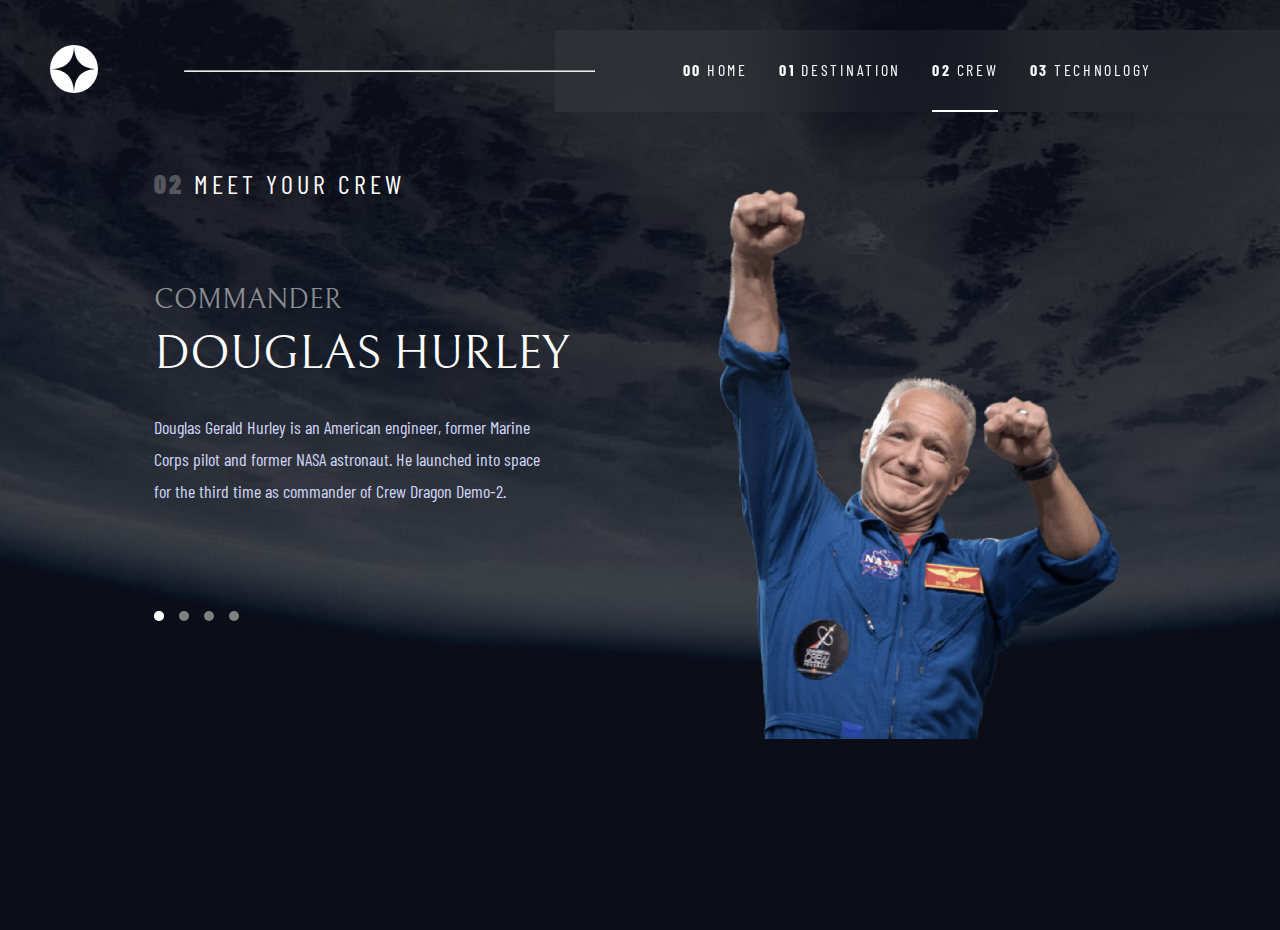
==== Proiect-main/crew-commander.html @ 404233ff "Project main" ====
<!DOCTYPE html>
<html lang="en">
<head>
  <meta charset="UTF-8">
  <meta name="viewport" content="width=device-width, initial-scale=1.0">

  <link rel="preconnect" href="https://fonts.googleapis.com">
  <link rel="preconnect" href="https://fonts.gstatic.com" crossorigin>
  <link href="https://fonts.googleapis.com/css2?family=Barlow+Condensed:wght@300&family=Bellefair&display=swap" rel="stylesheet">

  <link rel="icon" type="image/png" sizes="32x32" href="./assets/favicon-32x32.png">
  <link rel="stylesheet" href="navbar.css">
  <link rel="stylesheet" href="crew.css">

  <title>Frontend Mentor | Space tourism website</title>
</head>
<body>

  <div class="navbar-container">
    <div class="logo">
      <svg xmlns="http://www.w3.org/2000/svg" width="48" height="48"><g fill="none" fill-rule="evenodd"><circle cx="24" cy="24" r="24" fill="#FFF"/><path fill="#0B0D17" d="M24 0c0 16-8 24-24 24 15.718.114 23.718 8.114 24 24 0-16 8-24 24-24-16 0-24-8-24-24z"/></g></svg>
    </div>
    <div class="hr"><hr></div>
    <div class="navbar">
      <a href="index.html"><span>00</span>Home</a>
      <a href="destination-moon.html"><span>01</span>Destination</a>
      <a href="crew-commander.html" class="active"><span>02</span>Crew</a>
      <a href="technology-vehicle.html"><span>03</span>Technology</a>
    </div>
  </div> 

  <div class="main-crew">
    <div class="left-column-crew">
      <div class="title-crew">
        <span><b>02</b></span><h2>Meet your crew</h1>
      </div>
      <p class="subtitle">Commander</p>
      <h1>Douglas Hurley</h1>
      <p class="crew-description">
        Douglas Gerald Hurley is an American engineer, former Marine Corps pilot 
        and former NASA astronaut. He launched into space for the third time as 
        commander of Crew Dragon Demo-2.</p>
      <nav class="dots-navbar">
          <ul>
              <li><a href="crew-commander.html" class="active">test</a></li>
              <li><a href="crew-specialist.html" >test</a></li>
              <li><a href="crew-pilot.html">test</a></li>
              <li><a href="crew-engineer.html">test</a></li>
          </ul>
      </nav>
        
    </div> 
    <div class="right-column-crew">
      <img src="assets/crew/image-douglas-hurley.png" alt="">
    </div>
  </div>
 
</body>
</html>
---- Proiect-main/navbar.css ----
*{
    box-sizing: border-box;
    margin: 0;
    padding: 0;
}
.navbar-container{
    margin-top: 30px;
    display: flex;
    justify-content: space-between;
    align-items: center;
}
.logo{
    width: 8%;
    margin-left: 50px;
}
.hr{
    display: block;
    width: 35%;
    overflow: visible;
    z-index: 2;
}
.hr hr{
    width: 100%;
    margin-left: 40px;
}
.navbar{
    width: 60%;
    background: rgba(255, 255, 255, 0.04);
    backdrop-filter: blur(40.774227142333984px);
    display: flex;
    justify-content: space-between;
    padding: 0 10% 0 10%;
}
.navbar a{
    color: #FFF;
    font-family: 'Barlow Condensed', sans-serif;
    font-size: 16px;
    font-weight: 400;
    letter-spacing: 2.7px;
    line-height: 80px;
    text-decoration: none;
    text-transform: uppercase;
    
}
.navbar span{
    color: #FFF;
    font-family: 'Barlow Condensed', sans-serif;
    font-size: 16px;
    font-weight: 700;
    letter-spacing: 2.7px;
    margin-right: 5px;
}
.navbar a.active{
    border-bottom: 2px solid white;
}
.navbar a:hover{
    border-bottom: 2px solid white;
}


/* style for tablet */
@media (max-width: 740px) {
    .navbar-container{
        margin-top: 0px;
    }
    .logo{
        margin-top: 10px;
        margin-left: 30px;
    }
    .hr{
        display: none;
    }
    .navbar{
        width: 65%;
    }
    .navbar span{
        display: none;
    }
    .navbar a{
        letter-spacing: 0;
    }
}
---- Proiect-main/crew.css ----
body{
    background-image: url('assets/crew/background-crew-desktop.jpg');
    background-position: top;
    background-repeat: no-repeat;
    background-size: cover;
    height: 100vh;
}
.main-crew{
    display: flex;
    color: white;
}
.left-column-crew{
    flex: 1;
    padding-left: 12%;
}
.title-crew{
    margin-top: 10%;
    margin-bottom: 15%;
}
.title-crew span{
    color: #FFF;
    font-family: 'Barlow Condensed', sans-serif;
    font-size: 26px;
    font-weight: 700;
    letter-spacing: 3px;
    opacity: 0.25;
}
.title-crew h2{
    display: inline;
    margin-left: 10px;
    color: #FFF;
    font-family: 'Barlow Condensed', sans-serif;
    font-size: 26px;
    font-weight: 400;
    letter-spacing: 4px;
    text-transform: uppercase;
}
.subtitle{
    color: #FFF;
    font-family: 'Bellefair', serif;
    font-size: 28px;
    font-weight: 400;
    text-transform: uppercase;
    opacity: 0.5042;
}
.left-column-crew h1{
    color: #FFF;
    font-family: 'Bellefair', serif;
    font-size: 48px;
    font-weight: 400;
    text-transform: uppercase;
    margin: 10px 0 30px 0;
}
.crew-description{
    width: 400px;
    color: #D0D6F9;
    font-family: 'Barlow Condensed', sans-serif;
    font-size: 18px;
    font-weight: 400;
    line-height: 32px;
}

/* --------------- */

.dots-navbar{
    margin-top: 15%;
}
.dots-navbar li{
    list-style: none;
    margin-right: 15px;
}
ul{
    display: flex;
}
.dots-navbar a {
    display: block;
    border-radius: 50%;
    width: 10px;
    height: 10px;
    background-color: gray;
    margin: 20px 0;
    text-indent: -999px;
    overflow: hidden;
    position: relative;
  }

 
.dots-navbar a::after {
    content:"";
    background-color: white;
    position: absolute;
    bottom: 0;
    height: 0;
    left: 0;
    right: 0;
    width: 100%;
    transition: height 0.3s ease;
  }

.dots-navbar a:hover::after,
.dots-navbar a.active::after {
   height: 100%;
}
/* Incerca sa faci cu div-uri rotunde */
/* --------------- */

.right-column-crew{
    flex: 1;
    margin-top: 6%;
}

.right-column-crew img{
    height: 550px;
    flex-shrink: 0;
}

@media (max-width: 740px) {
    body{
        background-image: url('assets/crew/background-crew-tablet.jpg');
    }
    .main-crew{
        flex-direction: column;
    }
    .left-column-crew{
        padding-left: 0;
    }
    .title-crew{
        margin: 5%;
    }
    .title-crew span,
    .title-crew h2{
        font-size: 22px;
        letter-spacing: 3.3px;
    }
    .subtitle{
        font-size: 24px;
        text-align: center;
    }
    .left-column-crew h1{
        font-size: 40px;
        text-align: center;
    }
    .crew-description{
        width: 458px;
        margin: auto;
        font-size: 16px;
        line-height: 28px;
        text-align: center;
    }
    .dots-navbar{
        margin-top: 10px;
        display: flex;
        justify-content: center;
    }
    .right-column-crew{
        padding: 0;
        text-align: center;
    }
    .right-column-crew img{
        height: 450px;
    }
    
}
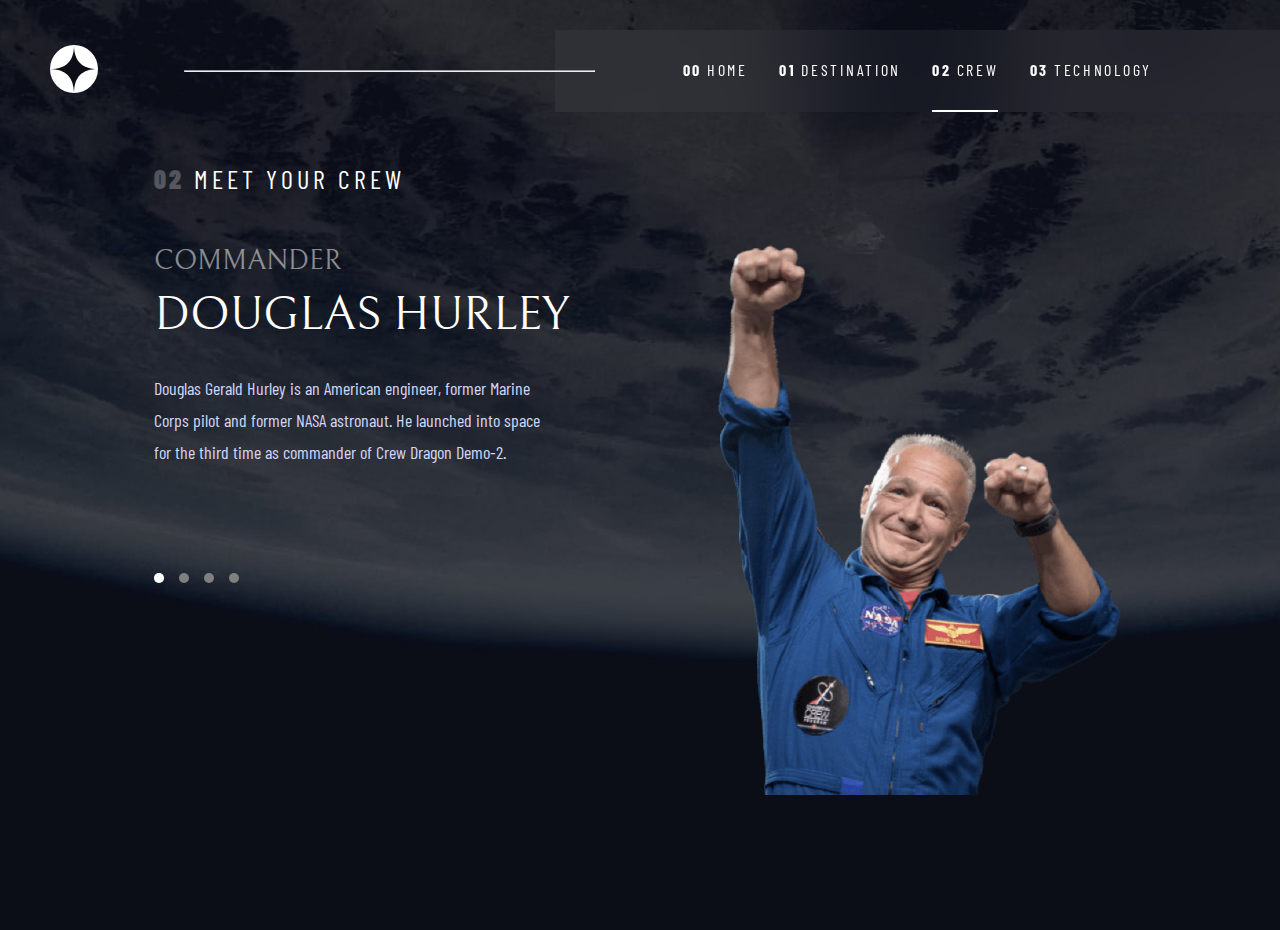
==== commit 41df3621: "Finish" ====
--- a/Proiect-main/crew-commander.html
+++ b/Proiect-main/crew-commander.html
@@ -27,19 +27,28 @@
       <a href="crew-commander.html" class="active"><span>02</span>Crew</a>
       <a href="technology-vehicle.html"><span>03</span>Technology</a>
     </div>
+    <div class="burger-meniu">
+      <div class="linie"></div>
+      <div class="linie"></div>
+      <div class="linie"></div>
+    </div>
   </div> 
 
+  <div class="title-crew">
+    <span><b>02</b></span><h1>Meet your crew</h1>
+  </div>
+
   <div class="main-crew">
-    <div class="left-column-crew">
-      <div class="title-crew">
-        <span><b>02</b></span><h2>Meet your crew</h1>
-      </div>
+   <div class="left-column-crew">
+    <div class="first-child">
       <p class="subtitle">Commander</p>
       <h1>Douglas Hurley</h1>
       <p class="crew-description">
         Douglas Gerald Hurley is an American engineer, former Marine Corps pilot 
         and former NASA astronaut. He launched into space for the third time as 
         commander of Crew Dragon Demo-2.</p>
+    </div>
+    <div class="second-child">
       <nav class="dots-navbar">
           <ul>
               <li><a href="crew-commander.html" class="active">test</a></li>
@@ -48,7 +57,7 @@
               <li><a href="crew-engineer.html">test</a></li>
           </ul>
       </nav>
-        
+    </div>
     </div> 
     <div class="right-column-crew">
       <img src="assets/crew/image-douglas-hurley.png" alt="">
--- a/Proiect-main/navbar.css
+++ b/Proiect-main/navbar.css
@@ -2,6 +2,9 @@
     box-sizing: border-box;
     margin: 0;
     padding: 0;
+}
+.burger-meniu{
+    display: none;
 }
 .navbar-container{
     margin-top: 30px;
@@ -59,16 +62,19 @@
 
 
 /* style for tablet */
-@media (max-width: 740px) {
+@media (max-width: 767px) {
+    .burger-meniu{
+        display: none;
+    }
+    .hr{
+        display: none;
+    }
     .navbar-container{
         margin-top: 0px;
     }
     .logo{
         margin-top: 10px;
         margin-left: 30px;
-    }
-    .hr{
-        display: none;
     }
     .navbar{
         width: 65%;
@@ -79,4 +85,28 @@
     .navbar a{
         letter-spacing: 0;
     }
+}
+
+/* style for mobile */
+@media screen and (max-width: 375px){
+    .logo{
+        width: 50%;
+        margin: 30px 0 0 30px;
+    }
+    .hr{
+        display: none;
+    }
+    .navbar{
+        display: none;
+    }
+    .burger-meniu{
+        display: block;
+        margin: 10px 25px 0 0;
+    }
+    .linie{
+        height: 3px;
+        width: 30px;
+        background-color: #fff;
+        margin-top: 5px;
+    }
 }--- a/Proiect-main/crew.css
+++ b/Proiect-main/crew.css
@@ -14,8 +14,8 @@
     padding-left: 12%;
 }
 .title-crew{
-    margin-top: 10%;
-    margin-bottom: 15%;
+    margin: 4% 12%;
+    
 }
 .title-crew span{
     color: #FFF;
@@ -25,7 +25,7 @@
     letter-spacing: 3px;
     opacity: 0.25;
 }
-.title-crew h2{
+.title-crew h1{
     display: inline;
     margin-left: 10px;
     color: #FFF;
@@ -101,12 +101,11 @@
 .dots-navbar a.active::after {
    height: 100%;
 }
-/* Incerca sa faci cu div-uri rotunde */
+
 /* --------------- */
 
 .right-column-crew{
     flex: 1;
-    margin-top: 6%;
 }
 
 .right-column-crew img{
@@ -114,7 +113,8 @@
     flex-shrink: 0;
 }
 
-@media (max-width: 740px) {
+/* style for tablet */
+@media (max-width: 767px) {
     body{
         background-image: url('assets/crew/background-crew-tablet.jpg');
     }
@@ -127,8 +127,11 @@
     .title-crew{
         margin: 5%;
     }
-    .title-crew span,
-    .title-crew h2{
+    .title-crew span{
+        font-size: 24px;
+        font-weight: 700; 
+    }
+    .title-crew h1{
         font-size: 22px;
         letter-spacing: 3.3px;
     }
@@ -160,4 +163,42 @@
         height: 450px;
     }
     
+}
+
+/* style for mobile */
+@media screen and (max-width: 375px){
+    body{
+        background-image: url('assets/crew/background-crew-mobile.jpg');
+    }
+    .title-crew{
+        text-align: center;
+    }
+    .main-crew{
+        flex-direction: column-reverse;
+    }
+    .right-column-crew{
+        border-bottom: 2px solid #383B4B;
+        width: 90%;
+        margin: auto;
+        padding: 0;
+    }
+    .right-column-crew img{
+        height: 250px;
+        margin-bottom: -3px;
+    }
+    .left-column-crew{
+        display: flex;
+        flex-direction: column-reverse;
+    }
+    .subtitle{
+        font-size: 20px;
+    }
+    .left-column-crew h1{
+        font-size: 30px;
+    }
+    .crew-description{
+        width: 300px;
+        font-size: 15px;
+        margin-bottom: 30px;
+    }
 }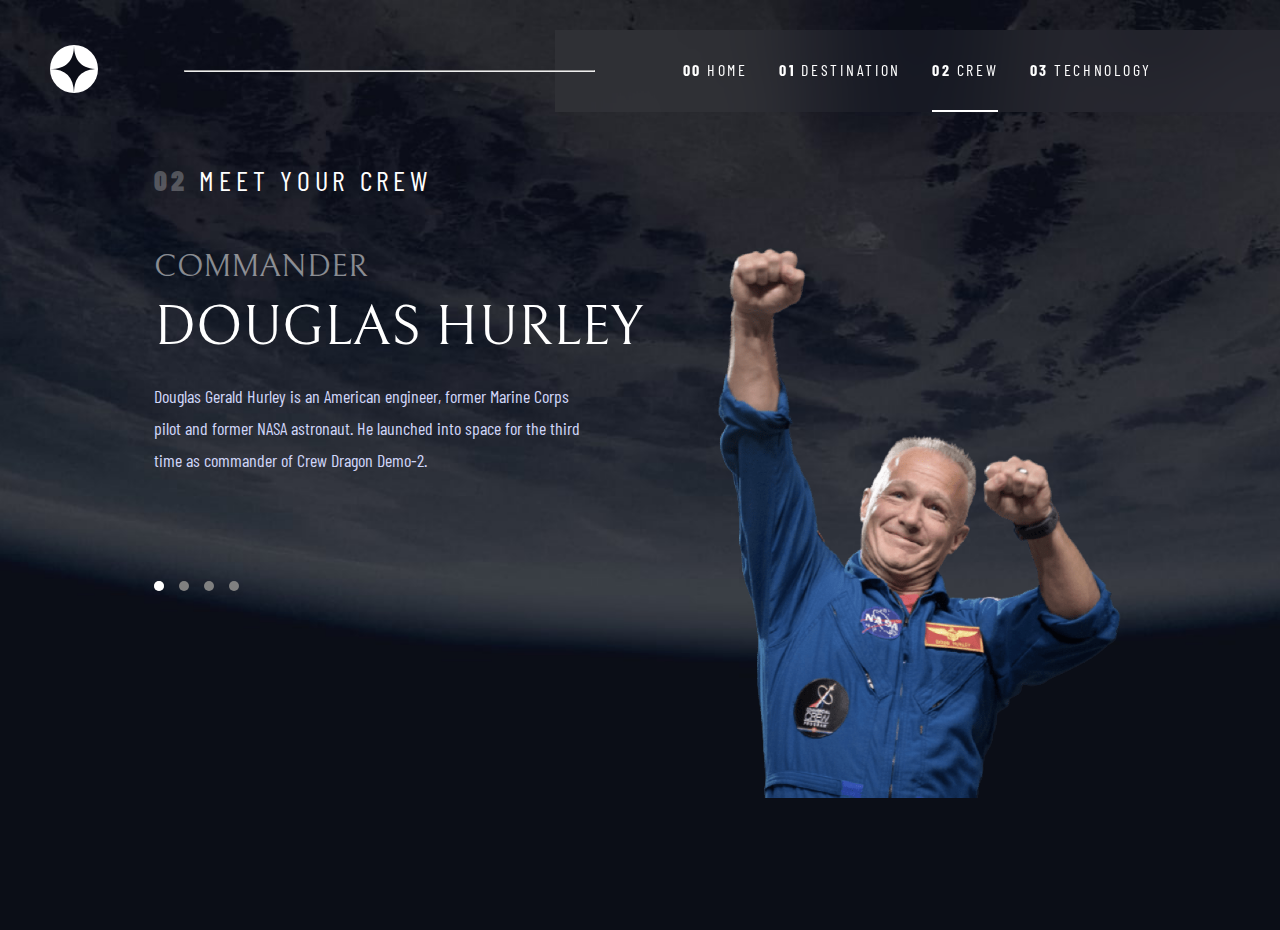
==== commit 183cf275: "Done" ====
--- a/Proiect-main/crew-commander.html
+++ b/Proiect-main/crew-commander.html
@@ -9,7 +9,6 @@
   <link href="https://fonts.googleapis.com/css2?family=Barlow+Condensed:wght@300&family=Bellefair&display=swap" rel="stylesheet">
 
   <link rel="icon" type="image/png" sizes="32x32" href="./assets/favicon-32x32.png">
-  <link rel="stylesheet" href="navbar.css">
   <link rel="stylesheet" href="crew.css">
 
   <title>Frontend Mentor | Space tourism website</title>
@@ -35,15 +34,16 @@
   </div> 
 
   <div class="title-crew">
-    <span><b>02</b></span><h1>Meet your crew</h1>
+    <span class="page-number">02</span>
+    <h2 class="page-title">Meet your crew</h2>
   </div>
 
   <div class="main-crew">
    <div class="left-column-crew">
     <div class="first-child">
-      <p class="subtitle">Commander</p>
-      <h1>Douglas Hurley</h1>
-      <p class="crew-description">
+      <p class="role">Commander</p>
+      <h1 class="name">Douglas Hurley</h1>
+      <p class="description">
         Douglas Gerald Hurley is an American engineer, former Marine Corps pilot 
         and former NASA astronaut. He launched into space for the third time as 
         commander of Crew Dragon Demo-2.</p>
--- a/Proiect-main/crew.css
+++ b/Proiect-main/crew.css
@@ -1,3 +1,5 @@
+@import url(globals.css);
+
 body{
     background-image: url('assets/crew/background-crew-desktop.jpg');
     background-position: top;
@@ -17,48 +19,17 @@
     margin: 4% 12%;
     
 }
-.title-crew span{
-    color: #FFF;
-    font-family: 'Barlow Condensed', sans-serif;
-    font-size: 26px;
-    font-weight: 700;
-    letter-spacing: 3px;
-    opacity: 0.25;
-}
-.title-crew h1{
-    display: inline;
-    margin-left: 10px;
-    color: #FFF;
-    font-family: 'Barlow Condensed', sans-serif;
-    font-size: 26px;
-    font-weight: 400;
-    letter-spacing: 4px;
-    text-transform: uppercase;
-}
-.subtitle{
+.role{
     color: #FFF;
     font-family: 'Bellefair', serif;
-    font-size: 28px;
+    font-size: 32px;
+    font-style: normal;
     font-weight: 400;
+    line-height: normal;
     text-transform: uppercase;
     opacity: 0.5042;
 }
-.left-column-crew h1{
-    color: #FFF;
-    font-family: 'Bellefair', serif;
-    font-size: 48px;
-    font-weight: 400;
-    text-transform: uppercase;
-    margin: 10px 0 30px 0;
-}
-.crew-description{
-    width: 400px;
-    color: #D0D6F9;
-    font-family: 'Barlow Condensed', sans-serif;
-    font-size: 18px;
-    font-weight: 400;
-    line-height: 32px;
-}
+
 
 /* --------------- */
 
